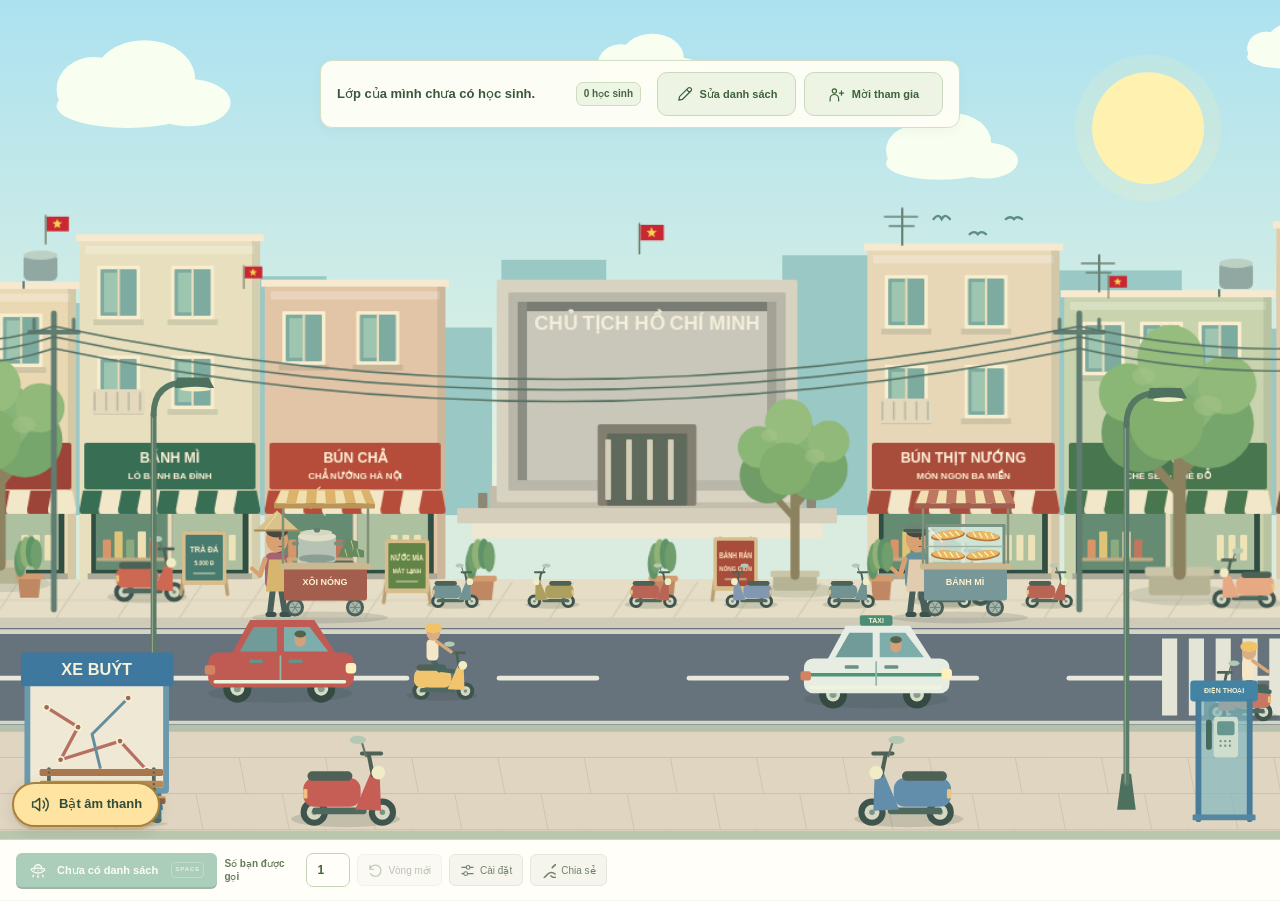
==== index.html @ fe8a576b "Prepare Vietnamese UFO game for GitHub Pages Co-authored-by: Copilot <223556219+Copilot@users.norepl" ====
<!doctype html>
<html lang="vi">
<head>
  <meta charset="utf-8">
  <meta name="viewport" content="width=device-width, initial-scale=1">
  <meta name="robots" content="noindex">
  <title>Đang mở trò chơi…</title>
</head>
<body>
  <p><a id="gameLink" href="./ufo.html">Mở trò chơi UFO</a></p>
  <script>
    const target = new URL('./ufo.html', location.href);
    target.search = location.search;
    target.hash = location.hash;
    location.replace(target.href);
  </script>
</body>
</html>
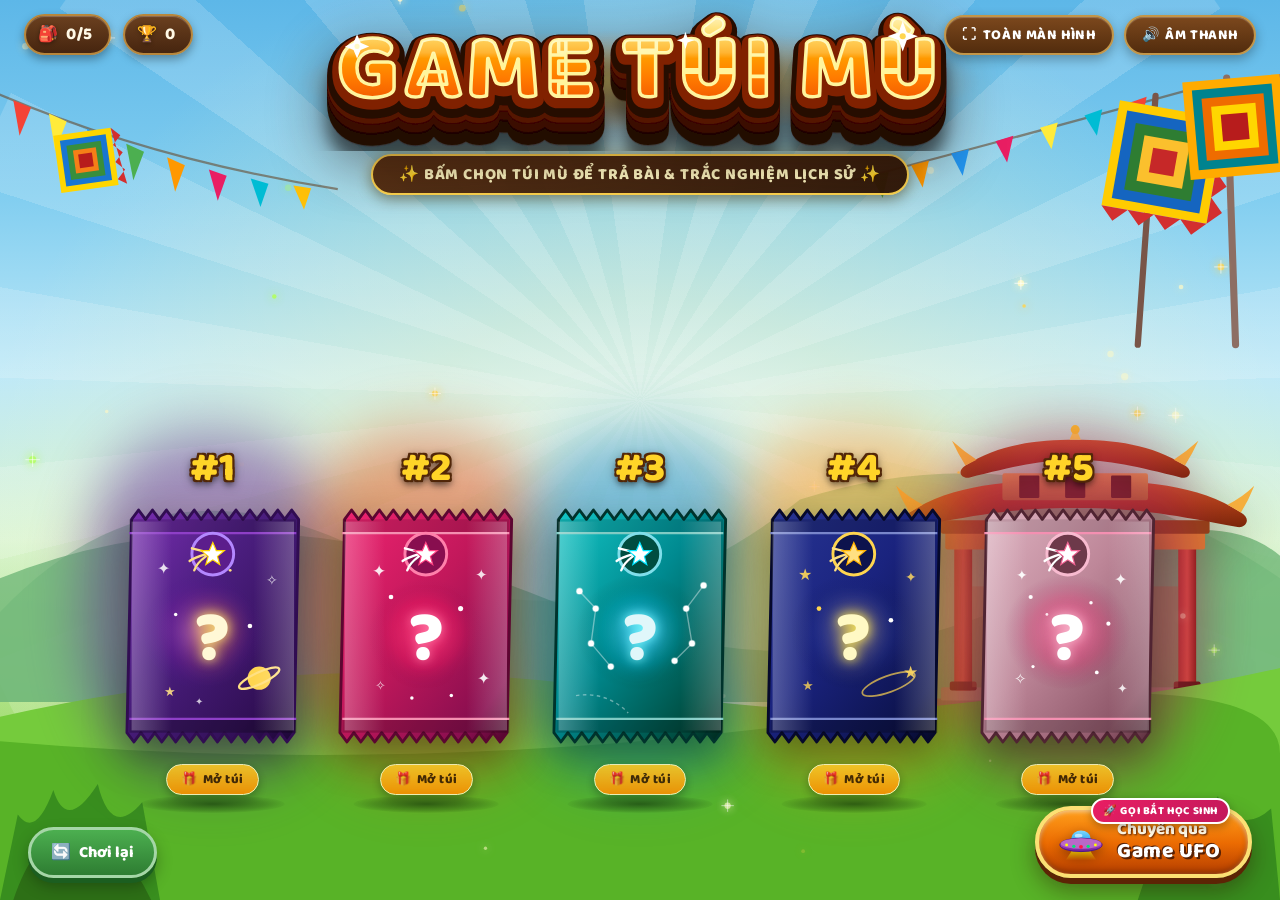
==== commit 514ad085: "Cap nhat Game Tui Mu va UFO Goi Tra Bai 12A8" ====
--- a/index.html
+++ b/index.html
@@ -4,12 +4,12 @@
   <meta charset="utf-8">
   <meta name="viewport" content="width=device-width, initial-scale=1">
   <meta name="robots" content="noindex">
-  <title>Đang mở trò chơi…</title>
+  <title>Đang mở Game Túi Mù…</title>
 </head>
 <body>
-  <p><a id="gameLink" href="./ufo.html">Mở trò chơi UFO</a></p>
+  <p><a id="gameLink" href="./tui-mu.html">Mở trò chơi Túi Mù</a></p>
   <script>
-    const target = new URL('./ufo.html', location.href);
+    const target = new URL('./tui-mu.html', location.href);
     target.search = location.search;
     target.hash = location.hash;
     location.replace(target.href);
